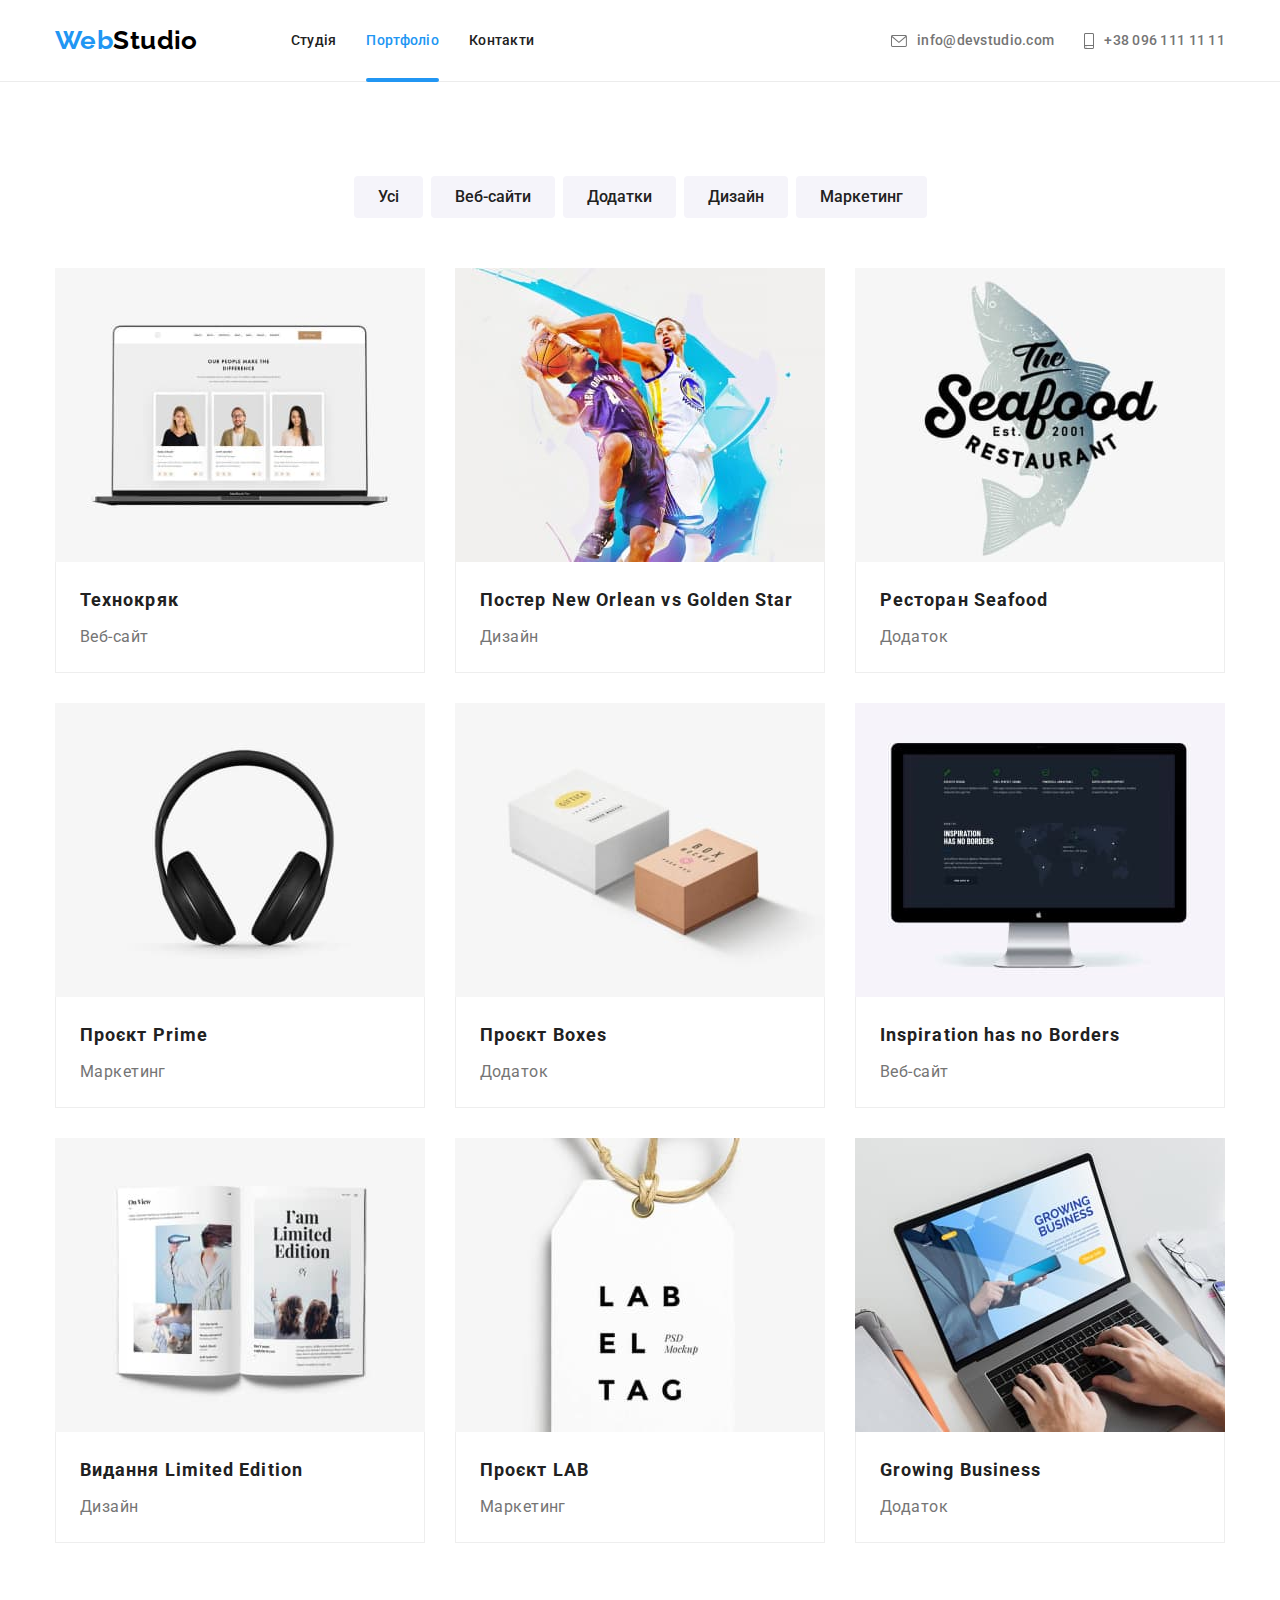
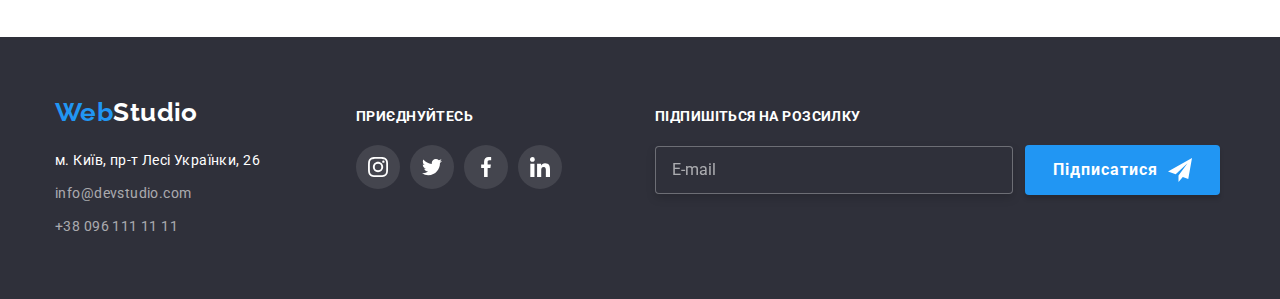
==== portfolio.html @ 6637ff29 "скопіював з h/w 6" ====
<!DOCTYPE html>
<html lang="uk">
<head>
    <meta charset="UTF-8">
    <meta http-equiv="X-UA-Compatible" content="IE=edge">
    <meta name="viewport" content="width=device-width, initial-scale=1.0">

    <link rel="stylesheet" href="https://cdnjs.cloudflare.com/ajax/libs/modern-normalize/1.1.0/modern-normalize.min.css">

    <link rel="preconnect" href="https://fonts.googleapis.com">
    <link rel="preconnect" href="https://fonts.gstatic.com" crossorigin>
    <link href="https://fonts.googleapis.com/css2?family=Raleway:wght@700&family=Roboto:wght@400;500;700;900&display=swap"
        rel="stylesheet">

     <link rel="stylesheet" href="./css/styles.css">
    <title>Portfolio</title>
</head>
<body>
    <!-- шапка -->
     <header>
         <div class="container header-flex">
             <nav class="nav">
                 <a href="./index.html" class="logo primary"><span class="logoblue">Web</span>Studio</a>
                 <ul class="site-nav list">
                     <li class="item"><a href="./index.html" class="links color">Студія</a></li>
                     <li class="item"><a href="" class="links color current">Портфоліо</a></li>
                     <li class="item"><a href="" class="links color">Контакти</a></li>
                 </ul>
             </nav>
             <ul class="connect-with-us list">
                 <li class="item">
                     <a href="mailto:info@devstudio.com" class="links">
                         <svg class="icon mail">
                             <use href="./images/sprite.svg#icon-mail"></use>
                         </svg>
                         info@devstudio.com
                     </a>
                 </li>

                 <li class="item">
                     <a href="tel:+380961111111" class="links">
                         <svg class="icon tel">
                             <use href="./images/sprite.svg#icon-smartphone"></use>
                         </svg>
                         +38 096 111 11 11
                     </a>
                 </li>
             </ul>
         </div>
     </header>
    <!-- мейн -->
    <main>
        <!-- Список робіт -->
        <section class="section">
            <div class="container">
                <h1 class="section-title hidden">Портфоліо</h1>
                <ul class="buttons list">
                    <li class="item"><button type="button" class="radio-button">Усі</button></li>
                    <li class="item"><button type="button" class="radio-button">Веб-сайти</button></li>
                    <li class="item"><button type="button" class="radio-button">Додатки</button></li>
                    <li class="item"><button type="button" class="radio-button">Дизайн</button></li>
                    <li class="item"><button type="button" class="radio-button">Маркетинг</button></li>
                </ul>
                <ul class="projects list">
                    <li class="item">
                        <a href="" class="link">
                             <div class="thumb">
                                <img src="./images/laptop.jpg" alt="ноут" width="370" height="294">
                                <div class="overlay-content">
                                    <p class="overlay-text">Ресурс пропонує комплексні пропозиції з різним рівнем функціоналу та сервісів.
                                        Все це дозволить відвідувачу отримати вичерпні відомості про компанію чи
                                        приватну особу.
                                    </p>
                                </div>
                             </div>
                             <div class="project-content">
                                 <h2 class="project-title">Технокряк</h2>
                                 <p class="project-description">Веб-сайт</p>
                             </div>
                        </a>
                    </li>

                    <li class="item">
                        <a href="" class="link">
                            <div class="thumb">
                                <img src="./images/players.jpg" alt="баскетболісти" width="370" height="294">
                                <div class="overlay-content">
                                    <p class="overlay-text">Ресурс пропонує комплексні пропозиції з різним рівнем функціоналу та сервісів.
                                        Все це дозволить відвідувачу отримати вичерпні відомості про компанію чи
                                        приватну особу.
                                    </p>
                                </div>
                            </div>
                            <div class="project-content">
                                <h2 class="project-title">Постер New Orlean vs Golden Star</h2>
                                <p class="project-description">Дизайн</p>
                            </div>
                        </a>
                    </li>

                    <li class="item">
                        <a href="" class="link">
                            <div class="thumb">
                                <img src="./images/restaurant_logo.jpg" alt="лого ресторану" width="370" height="294">
                                <div class="overlay-content">
                                    <p class="overlay-text">Ресурс пропонує комплексні пропозиції з різним рівнем функціоналу та сервісів.
                                        Все це дозволить відвідувачу отримати вичерпні відомості про компанію чи
                                        приватну особу.
                                    </p>
                                </div>
                            </div>
                            <div class="project-content">
                                <h2 class="project-title">Ресторан Seafood</h2>
                                <p class="project-description">Додаток</p>
                            </div>
                        </a>
                    </li>

                    <li class="item">
                        <a href="" class="link">
                             <div class="thumb">
                                <img src="./images/headphones.jpg" alt="навушники" width="370" height="294">
                                <div class="overlay-content">
                                    <p class="overlay-text">Ресурс пропонує комплексні пропозиції з різним рівнем функціоналу та сервісів.
                                        Все це дозволить відвідувачу отримати вичерпні відомості про компанію чи
                                        приватну особу.
                                    </p>
                                </div>
                             </div>
                             <div class="project-content">
                                 <h2 class="project-title">Проєкт Prime</h2>
                                 <p class="project-description">Маркетинг</p>
                             </div>
                        </a>
                    </li>

                    <li class="item">
                        <a href="" class="link">
                            <div class="thumb">
                                <img src="./images/boxes.jpg" alt="коробки" width="370" height="294">
                                <div class="overlay-content">
                                    <p class="overlay-text">Ресурс пропонує комплексні пропозиції з різним рівнем функціоналу та сервісів.
                                        Все це дозволить відвідувачу отримати вичерпні відомості про компанію чи
                                        приватну особу.
                                    </p>
                                </div>
                            </div>
                            <div class="project-content">
                                <h2 class="project-title">Проєкт Boxes</h2>
                                <p class="project-description">Додаток</p>
                            </div>
                        </a>
                    </li>

                    <li class="item">
                        <a href="" class="link">
                            <div class="thumb">
                                <img src="./images/monitor.jpg" alt="монітор" width="370" height="294">
                                <div class="overlay-content">
                                    <p class="overlay-text">Ресурс пропонує комплексні пропозиції з різним рівнем функціоналу та сервісів.
                                        Все це дозволить відвідувачу отримати вичерпні відомості про компанію чи
                                        приватну особу.
                                    </p>
                                </div>
                            </div>
                            <div class="project-content">
                                <h2 class="project-title">Inspiration has no Borders</h2>
                                <p class="project-description">Веб-сайт</p>
                            </div>
                        </a>
                    </li>

                    <li class="item">
                        <a href="" class="link">
                            <div class="thumb">
                                <img src="./images/book.jpg" alt="книга" width="370" height="294">
                                <div class="overlay-content">
                                    <p class="overlay-text">Ресурс пропонує комплексні пропозиції з різним рівнем функціоналу та сервісів.
                                        Все це дозволить відвідувачу отримати вичерпні відомості про компанію чи
                                        приватну особу.
                                    </p>
                                </div>
                            </div>
                            <div class="project-content">
                                <h2 class="project-title">Видання Limited Edition</h2>
                                <p class="project-description">Дизайн</p>
                            </div>
                        </a>
                    </li>

                    <li class="item">
                        <a href="" class="link">
                            <div class="thumb">
                                <img src="./images/tag.jpg" alt="бірка" width="370" height="294">
                                <div class="overlay-content">
                                    <p class="overlay-text">Ресурс пропонує комплексні пропозиції з різним рівнем функціоналу та сервісів.
                                        Все це дозволить відвідувачу отримати вичерпні відомості про компанію чи
                                        приватну особу.
                                    </p>
                                </div>
                            </div>
                            <div class="project-content">
                                <h2 class="project-title">Проєкт LAB</h2>
                                <p class="project-description">Маркетинг</p>
                            </div>
                        </a>
                    </li>
                    
                    <li class="item">
                        <a href="" class="link">
                            <div class="thumb">
                                <img src="./images/laptop2.jpg" alt="ноут" width="370" height="294">
                                <div class="overlay-content">
                                    <p class="overlay-text">Ресурс пропонує комплексні пропозиції з різним рівнем
                                        функціоналу та сервісів.
                                        Все це дозволить відвідувачу отримати вичерпні відомості про компанію чи
                                        приватну особу.
                                    </p>
                                </div>
                            </div>
                            <div class="project-content">
                                <h2 class="project-title">Growing Business</h2>
                                <p class="project-description">Додаток</p>
                            </div>
                        </a>
                    </li>
                </ul>
            </div>
        </section>
    </main>
    <!-- підвал -->
         <footer>
             <div class="container footer-flex">
                 <div class="street">
                     <a href="./index.html" class="logo secondary"><span class="logoblue">Web</span>Studio</a>
                     <address>
                         <p class="address color">м. Київ, пр-т Лесі Українки, 26</p>
                         <ul class="contact-with-us list">
                             <li class="item"><a href="mailto:info@devstudio.com" class="links">info@devstudio.com</a>
                             </li>
                             <li class="item"><a href="tel:+380961111111" class="links">+38 096 111 11 11</a></li>
                         </ul>
                     </address>
                 </div>
                 <div class="join-us">
                     <p class="qualitie-title white">Приєднуйтесь</p>
                     <ul class=" icons-join-us list">
                         <li class="item">
                             <a class="link" href="">
                                 <svg class="icon">
                                     <use href="./images/sprite.svg#icon-instagram"></use>
                                 </svg>
                                 <p class="hidden">instagram</p>
                             </a>
                         </li>
                         <li class="item">
                             <a class="link" href="">
                                 <svg class="icon">
                                     <use href="./images/sprite.svg#icon-twitter"></use>
                                 </svg>
                                 <p class="hidden">twitter</p>
                             </a>
                         </li>
                         <li class="item">
                             <a class="link" href="">
                                 <svg class="icon">
                                     <use href="./images/sprite.svg#icon-facebook"></use>
                                 </svg>
                                 <p class="hidden">facebook</p>
                             </a>
                         </li>
                         <li class="item">
                             <a class="link" href="">
                                 <svg class="icon">
                                     <use href="./images/sprite.svg#icon-linkedin"></use>
                                 </svg>
                                 <p class="hidden">linkedin</p>
                             </a>
                         </li>
                     </ul>
                 </div>
                 <form class="footer-form">
                     <p class="qualitie-title white">Підпишіться на розсилку</p>
                     <div class="thumb">
                         <label class="footer-field">
                             <input type="email" class="footer-input" placeholder="E-mail">
                         </label>
                         <button type="submit" class="footer-button">
                             Підписатися
                             <svg class="icon">
                                 <use href="./images/sprite.svg#icon-send"></use>
                             </svg>
                         </button>
                     </div>
                 </form>
             </div>
         </footer>
</body>
</html>
---- css/styles.css ----
/* Цвета */
:root {
    --background-primary-color: #FFFFFF;
    --background-secondary-color: #2F303A;
    --background-team-color: #F5F4FA;
    --text-primary-color: #757575;
    --text-secondary-color: #212121;
    --accent: #2196F3;
    --black: #000000;
    --white: #FFFFFF;
    --background-border-color-portfolio-works: #EEEEEE;
    --background-buttons-color: #F5F4FA;
    --contact-links-f: rgba(255, 255, 255, 0.6);
    --button-portfolio-color: rgba(0, 0, 0, 0.15);
    --header-border-color : #ECECEC;
    --social-networks-icons-color: #AFB1B8;
    --footer-join-us-icons-background: rgba(255, 255, 255, 0.1);
}   

body {
    background-color: var(--background-primary-color);
    color: var(--text-primary-color);

    font-family: Roboto, sans-serif;
    font-size: 14px;
    line-height: 1.71;
    letter-spacing: 0.03em;
}

.container {
    width: 1200px;
    margin-left: auto;
    margin-right: auto;
   
    padding-left: 15px;
    padding-right: 15px;
}

/* Утилиты */
.list {
    list-style: none;
    margin: 0;
    padding: 0;
}

a {
    text-decoration: none;
}

h1,h2,h3,h4,h5,h6 {
    margin: 0;
    font-size: 14px;
}

p {
    margin: 0;
}

/* Шапка */
.logo {
    font-family: Raleway, sans-serif;
    font-weight: 700;
    font-size: 26px;
    line-height: 1.2;
    
    margin-right: 93px;

    padding-top: 25px;
    padding-bottom: 25px;
}
/* колір верхнього лого */
.logo.primary {
    color: var(--black);
}
/* колір половини лого */
.logoblue {
    color: var(--accent);
}


/* навігація сайту та мейл/тел */
.site-nav .links, 
.connect-with-us .links {
    color:inherit;

    font-weight: 500;
    line-height: 1.14;
    letter-spacing: 0.02em; 
    
    display: flex;
    padding-top: 32px;
    padding-bottom: 32px;

    max-width: 100%;
    max-height: 100%;

    transition: color 250ms cubic-bezier(0.4, 0, 0.2, 1);
}
/* текуща сторінка */
.site-nav .links.current {
    color: var(--accent);
}
/* колір мейл/тел */
.links.color {
    color: var(--text-secondary-color);
}
/* ефекти навігації */
.site-nav .links:hover,
.site-nav .links:focus {
    color: var(--accent);
}
/* ефекти мейл/тел */
.connect-with-us .links:hover,
.connect-with-us .links:focus {
    color: var(--accent);   
}
/* іконки */
.connect-with-us .icon { 
    fill: currentColor;
    margin-right: 10px;
}

.icon.mail { 
    width: 16px;
    height: 12px;
}

.icon.tel { 
    width: 10px;
    height: 16px;
}
/* підкреслення */
.site-nav .links {
    position: relative;
}
.site-nav .links::after {
    content: ' ';

    position: absolute;
    top: 97%;
    
    height: 4px;
    width: 100%;
    border-radius: 2px;
    background-color: var(--accent);
    opacity: 0;

    transform: scaleX(0.3);
    transition: opacity 250ms cubic-bezier(0.4, 0, 0.2, 1),
                transform 250ms cubic-bezier(0.4, 0, 0.2, 1);
}

 .links.current::after {
    transform: scaleX(1);
    opacity: 1;
}

.links:hover::after,
.links:focus::after{
    transform: scaleX(1);
    background-color: var(--accent);
    opacity: 1;
}

header {
    border-bottom: 1px solid var(--header-border-color);
}

.header-flex,
.nav,
.site-nav,
.connect-with-us,
.connect-with-us .item,
.connect-with-us a{ 
    display: flex;  
    align-items: center;
}

.site-nav > .item:not(:last-child),
.connect-with-us > .item:not(:last-child) {
    margin-right: 30px;
}

.connect-with-us {
    margin-left: auto;
}



/* МЕЙН index.html */

/* Герой */
.hero {
    background-color: var(--background-secondary-color);

    text-align: center;   
    margin: 0 auto;
    padding-top: 200px;
    padding-bottom: 200px;
    

    max-width: 1600px;
    height: 600px;
    background-image: linear-gradient(
        to right, 
        rgba(47, 48, 58, 0.4),    
        rgba(47, 48, 58, 0.4) 
        ),
        url(../images/bg.jpg);
    background-repeat: no-repeat;
    background-position: center;
    background-size: cover;
}
/* Заголовог героя */
.hero-title {
    color: var(--white);
   
    font-weight: 900;
    font-size: 44px;
    line-height: 1.36;
    text-align: center;
    letter-spacing: 0.06em;
    text-transform: uppercase;

    margin-bottom: 30px;
}
/* Ширина блоку героя */
.hero-flex {
    width: 696px;
}
/* Кнопка Замовити послуги */
.button {
    background-color: var(--accent);
    color: var(--white);

    font-family: inherit;
    font-weight: 700;
    font-size: 16px;
    line-height: 1.88;
    letter-spacing: 0.06em;
    cursor: pointer;
    text-align: center;

    border: none;
    border-radius: 4px;
    box-shadow: 0px 4px 4px var(--button-portfolio-color);
    
    padding-top: 10px;
    padding-right: 32px;
    padding-bottom: 10px;
    padding-left: 32px;

    transition: color 250ms cubic-bezier(0.4, 0, 0.2, 1);

}
/* ховер кнопки */
.button:hover,
.button:focus {
    color:var(--background-secondary-color);
}
/* Заголовок усіх секцій, окрім героя*/
.section-title {
    color: var(--text-secondary-color);
    
    font-weight: 700;
    font-size: 36px;
    line-height: 1.17;
    text-align: center;

    margin-bottom: 50px;
}
/* Падінги для усіх секцій */
.section {
    padding-top: 94px;
    padding-bottom: 94px;;
}

/* Головні якості */
/* скритий заголовок */
.hidden {
    position: absolute;
    width: 1px;
    height: 1px;
    margin: -1px;
    border: 0;
    padding: 0;
    
    white-space: nowrap;
    clip-path: inset(100%);
    clip: rect(0 0 0 0);
    overflow: hidden;
}
/* Заголовки якостей */
.qualitie-title {
    color: var(--text-secondary-color);
   
    font-weight: 700;
    line-height: 1.14;
    text-transform: uppercase;

    margin-bottom: 10px;
}
/* Позиціювання якостей */
.qualities-flex { 
    display: flex;
}

.qualities {
    display: flex;
}

.qualities > .item {
    width : calc((100% - 90px)/4);
}

.qualities > .item:not(:last-child) {
    margin-right: 30px;
}
/* Зображення над якостями */
/* фон */
.qualities .thumb {
    background-color: var(--background-team-color);
    border-radius: 4px;

    width: 270px;
    height: 120px;

    margin-bottom: 30px;

    display: flex;
    justify-content: center;
    align-items: center;
}
/* іконки */
.qualities .icon {
    display: flex;
    width: 70px;
    height: 70px;
}


/* Що робимо */
/* Позиціюфання */
.what-do-we-do {
    padding-top: 0px;
}

.activity {
    display: flex;   
}

.activity > .item:not(:last-child) {
    margin-right: 30px;
}


.activity img {
    display: block;
}   
/* текст з фоном на картинках */
.activity .thumb {
    position: relative;
}

.activity .titles {
    color : var(--white);
    font-weight: 700;
    line-height: 1.14;
    text-transform: uppercase;
    
}

.activity .title-box {
    position: absolute;
    bottom: 0;
    width: 100%;
    height: 70px;

    background-color: rgba(47, 48, 58, 0.8);

    display: flex;
    justify-content: center;
    align-items: center;
}
/* Наша команда */
.team {
    background-color: var(--background-team-color);
}

.name {
    color: var(--text-secondary-color);
    
    font-weight: 500;
    font-size: 16px;
    line-height: 1.19;
    text-align: center;

    margin-top: 30px;
}

.role {
    font-size: 16px;
    line-height: 1.19;
    text-align: center;

    margin-top: 10px;
    margin-bottom: 16px;
}

.team-flex { 
    display: flex;
}

.team-flex > .item:not(:last-child) {
    margin-right: 30px;
}

.team-flex > .item {
    background-color: var(--background-primary-color);

    box-shadow: 0px 1px 3px rgba(0, 0, 0, 0.12), 
                0px 1px 1px rgba(0, 0, 0, 0.14), 
                0px 2px 1px rgba(0, 0, 0, 0.2); 
    border-radius: 0px 0px 4px 4px;


    padding-bottom: 30px;
}

/* іконки */
.icons-team {
    display: flex;
    justify-content: center;
}

.icons-team .link {
    color: inherit;

    width: 44px;
    height: 44px;

    display: flex;
    justify-content: center;
    align-items: center;
    
    border-radius: 50%;

    transition: background-color 250ms cubic-bezier(0.4, 0, 0.2, 1),
                color 250ms cubic-bezier(0.4, 0, 0.2, 1);
}

.icons-team .item:not(:last-child) {
    margin-right: 10px;
}

.icons-team .icon {
    width: 20px;
    height: 20px;
    fill: currentColor;
}

.icons-team .link:hover,
.icons-team .link:focus {
    color: var(--white);
    background-color: var(--accent);
}

/* Постійни клієнти */
.clients {
    text-align: center;
}
.clients-flex {
    display: flex;
}
.clients .link {
    color: var(--social-networks-icons-color);

    width: 170px;
    height: 92px;
    border: 1px solid var(--social-networks-icons-color);
    border-radius: 4px;

    display: flex;
    justify-content: center;
    align-items: center;

    transition: border-color 250ms cubic-bezier(0.4, 0, 0.2, 1);
}

.clients .link:hover,
.clients .link:focus {
    border-color: var(--accent);
}

.clients .item:not(:last-child) {
    margin-right: 30px;
}

.clients .icon{
    width: 106px;
    height: 60px;
    fill: currentColor;
    
    transition: fill 250ms cubic-bezier(0.4, 0, 0.2, 1);
}

.clients .link:hover .icon,
.clients .link:focus .icon {
    fill: var(--accent);
}
/* МЕЙН portfolio.html */

/* кнопки фільтру */
.radio-button {
    color: var(--text-secondary-color);
    background-color: var(--background-buttons-color);

    font-family: inherit;
    font-weight: 500;
    font-size: 16px;
    line-height: 1.62;
    text-align: center;
    cursor: pointer;

    border-radius: 4px;
    border-color: transparent;

    padding-top: 6px;
    padding-right: 22px;
    padding-bottom: 6px;
    padding-left: 22px;

    transition: background-color 250ms cubic-bezier(0.4, 0, 0.2, 1),
                color 250ms cubic-bezier(0.4, 0, 0.2, 1),
                box-shadow 250ms cubic-bezier(0.4, 0, 0.2, 1);

}


/* Ховер */
.radio-button:hover,
.radio-button:focus {
    background-color: var(--accent);
    color: var(--white);

    border-radius: 4px;
    box-shadow: 0px 3px 1px rgba(0, 0, 0, 0.1), 
                0px 1px 2px rgba(0, 0, 0, 0.08), 
                0px 2px 2px rgba(0, 0, 0, 0.12);
}
/* Проекти */
.project-title {
    color: var(--text-secondary-color);

    font-weight: 700;
    font-size: 18px;
    line-height: 2;
    letter-spacing: 0.06em;
}

.project-description {
    color: var(--text-primary-color);

    font-size: 16px;
    line-height: 1.88;
}

.buttons {
    display: flex;
    justify-content: center;
    margin-bottom: 50px;
}

.buttons > .item:not(:last-child) { 
    margin-right: 8px;
}

.projects {
    display: flex;
    flex-wrap: wrap;
}

.projects  .item {
    margin-right: 30px;
    margin-bottom: 30px;
    
    flex-basis: calc((100% - 60px)/3);
}
.projects  .item:nth-child(3n) {
    margin-right: 0px;
}

.projects  .item:nth-last-child(-n+3) {
    margin-bottom: 0px;
}

.projects img {
    display: block;
}

.project-content {
    padding: 20px 24px;
    border: 1px solid var(--background-border-color-portfolio-works); 
    border-top: none;
}

.project-content > h2 {
    margin-bottom: 4px;
}

.projects .link {
    transition: box-shadow 250ms cubic-bezier(0.4, 0, 0.2, 1);
}


.projects .link:hover,
.projects .link:focus {
    display: block;
    box-shadow: 0px 1px 1px rgba(0, 0, 0, 0.12), 
                0px 4px 4px rgba(0, 0, 0, 0.06),
                1px 4px 6px rgba(0, 0, 0, 0.16);
}

/* текст над картками */
.projects .thumb {
    position: relative;
    overflow: hidden;
}

.projects .overlay-content {
    position: absolute;
    top: 0;
    left: 0;
    width: 100%;
    height: 100%;
    
    transform: translateY(100%);
    transition: transform 250ms cubic-bezier(0.4, 0, 0.2, 1);

    display: flex;
    justify-content: center;
    align-items: center;

    background-color: rgba(33, 150, 243, 0.9);
}

.projects .link:hover .overlay-content,
.projects .link:focus .overlay-content {
    transform: translateY(0);
}

.projects .overlay-text {
    font-size: 18px;
    line-height: 1.56;
    width: 322px;
    color: var(--white);
}
/* Підвал */
footer {
    background-color: var(--background-secondary-color);
}
/* колір нижнього лого */
.logo.secondary {
    color: var(--white);
}
/* колір адреси */
.address.color {
    color: var(--white);
}
/* стилі адреси та мейл/тел */
.address,
.contact-with-us .links {
    color: var(--contact-links-f);
    font-style: normal;

    transition: color 250ms cubic-bezier(0.4, 0, 0.2, 1);

}
.contact-with-us .links:hover,
.contact-with-us .links:focus {
    color: var(--accent);
}

footer {
    padding-top: 60px;
    padding-bottom: 60px;
}

.footer-flex {
    display: flex;
    align-items: baseline;
}

.street > a {
    margin-right: 0px;
    padding: 0px;
}

address {
    margin-top: 20px;
    width: 231px;
}

.address {
    margin-bottom: 9px;
}

.contact-with-us > .item:not(:last-child) {
    margin-bottom: 9px;
}

/* приєднуйся */
.join-us {
    margin-left: 70px;
}

.qualitie-title.white { 
    color: var(--white);
    margin-bottom: 20px;
}

/* іконки */
.icons-join-us {
    display: flex;
    justify-content: center;
}

.icons-join-us .link {
    color: var(--white);
    background-color: var(--footer-join-us-icons-background);

    width: 44px;
    height: 44px;

    display: flex;
    justify-content: center;
    align-items: center;
    
    border-radius: 50%;

    transition: background-color 250ms cubic-bezier(0.4, 0, 0.2, 1);
}

.icons-join-us .item:not(:last-child) {
    margin-right: 10px;
}

.icons-join-us .icon {
    width: 20px;
    height: 20px;
    fill: currentColor;
}

.icons-join-us .link:hover,
.icons-join-us .link:focus {
    background-color: var(--accent);
}

/* Форма футера */
.footer-form {
    margin-left: 93px;
}

.footer-input {
    width: 358px;
    padding: 15px 16px;
    color: var(--white);
    background-color: var(--background-secondary-color);
    border: 1px solid rgba(255, 255, 255, 0.3);
    filter: drop-shadow(0px 4px 4px rgba(0, 0, 0, 0.15));
    border-radius: 4px;
    outline: none;

    transition: border-color 250ms cubic-bezier(0.4, 0, 0.2, 1);
}

.footer-input:focus-within {
    border-color: var(--accent);
}

.footer-input::placeholder {
    font-size: 16px;
    line-height: 1.25;
    color: rgba(255, 255, 255, 0.6);
}
 
.footer-form .thumb {
    display: flex;
    align-items: center;
}

.footer-button {
    font-weight: 700;
    font-size: 16px;
    line-height: 1.88;
    letter-spacing: 0.06em;

    color: var(--white);
    background: #2196F3;
    border: none;
    box-shadow: 0px 4px 4px rgba(0, 0, 0, 0.15);
    border-radius: 4px;
    cursor: pointer;

    margin-left: 12px;
    padding: 10px 28px;
    display: flex;
    align-items: center;

    transition: color 250ms cubic-bezier(0.4, 0, 0.2, 1);
}

.footer-button .icon {
    width: 24px;
    height: 24px;
    
    fill: var(--white);

    margin-left: 10px;
}

.footer-button:focus,
.footer-button:hover {
    color: var(--background-secondary-color);
}

/* модалка */
 .backdrop{
    position: fixed;
    top: 0;
    left: 0;
    width: 100%;
    height: 100%;
    background-color: rgba(0, 0, 0, 0.2);

    opacity: 1;
    transition: opacity 250ms cubic-bezier(0.4, 0, 0.2, 1);
}

.backdrop.is-hidden{
    opacity: 0;
    pointer-events: none;
}

.modal {
    position: absolute;
    top: 50%;
    left: 50%;
    transform: translate(-50%,-50%) scale(1);
    min-width: 528px;
    min-height: 581px;
    background-color: var(--white);
    box-shadow: 0px 1px 3px rgba(0, 0, 0, 0.12), 
                0px 1px 1px rgba(0, 0, 0, 0.14), 
                0px 2px 1px rgba(0, 0, 0, 0.2);
    border-radius: 4px;

    transition: transform 250ms cubic-bezier(0.4, 0, 0.2, 1);
}

.backdrop.is-hidden .modal {
    transform: translate(-50%,-50%) scale(1.5);
}

.button-modal {
    position: absolute;
    top: 8px;
    right: 8px;

    padding: 0;
    margin: 0;
    width: 30px;
    height: 30px;

    display: inline-flex;
    justify-content: center;
    align-items: center;
    background: #FFFFFF;
    border: 1px solid rgba(0, 0, 0, 0.1);   
    border-radius: 50%;
    cursor: pointer;
     transition: color 250ms cubic-bezier(0.4, 0, 0.2, 1);
}

.button-modal .icon {
    width: 18px;
    height: 18px;
    fill: currentColor;
}

.button-modal:hover,
.button-modal:focus  {
    color: var(--accent);
} 

/* Форма модалки */
.form {
   padding: 40px;
   text-align: center;
}

.form-title {
    font-weight: 700;
    font-size: 20px;
    line-height: 1.15;
    color:var(--text-secondary-color);
    margin-bottom: 12px;
}

.form-field {
    display: block;
    margin-bottom: 10px;
    text-align: left;
}

.form-label {
    font-size: 12px;
    line-height: 1.16;
    letter-spacing: 0.01em;

    margin-bottom: 4px;
    display: block;
}

.form-field .thumb{
    position: relative;
}

.form-input {
    width: 100%;
    height: 40px;
    padding-left: 42px;
    border: 1px solid rgba(33, 33, 33, 0.2);
    border-radius: 4px;
    outline: none;

    transition: border-color 250ms cubic-bezier(0.4, 0, 0.2, 1);
}

.form-field .icon {
    position: absolute;
    top: 50%;
    left: 12px;
    transform: translateY(-50%);

    fill: var(--text-secondary-color);

    display: block;
    height: 18px;
    width: 18px;

    transition: fill 250ms cubic-bezier(0.4, 0, 0.2, 1);
}

.form-input:focus-within{
    border-color: var(--accent);
}

.form-input:focus-within + .icon {
    fill: var(--accent);
}

.comment {
    resize: none;
    width: 100%;
    height: 120px;
    padding: 12px 16px;
    border: 1px solid rgba(33, 33, 33, 0.2);
    border-radius: 4px;
    outline: none;

    transition: border-color 250ms cubic-bezier(0.4, 0, 0.2, 1);
}

.comment::placeholder {
    font-size: 12px;
    line-height: 1.16;
    letter-spacing: 0.01em;

    color: rgba(117, 117, 117, 0.5);
}

.comment:focus-within {
    border-color: var(--accent);
}

.form-field.textarea {
    margin-bottom: 18px;
}

.policy-field {
    display: flex;
    margin-bottom: 30px;
    align-items: center;
    justify-content: center;
}

.policy-field .policy-blue {
    color: var(--accent);
    text-decoration: underline;
}

.checkbox-icon {
    display: inline-block;
    width: 16px; 
    height: 15px;
    margin-right: 7px;
    background-image: url(../images/icon-check.svg);
    background-size: contain;
    border: 2px solid var(--black);
    border-radius: 2px;
    
}

.checkbox:checked + .checkbox-icon {
    background-origin: border-box;
    background-color: var(--accent);
    border-color: var(--accent);
}

.button-submit {
    color: var(--white);    
    background: #2196F3;
    
    font-weight: 700;
    font-size: 16px;
    line-height: 1.88;
    letter-spacing: 0.06em;
    cursor: pointer;

    padding: 10px 52px;

    border: none;
    border-radius: 4px;
    
    transition : color 250ms cubic-bezier(0.4, 0, 0.2, 1),
                box-shadow 250ms cubic-bezier(0.4, 0, 0.2, 1);
}

.button-submit:focus,
.button-submit:hover {
    color: var(--background-secondary-color);
    box-shadow: 0px 4px 4px rgba(0, 0, 0, 0.15);
}
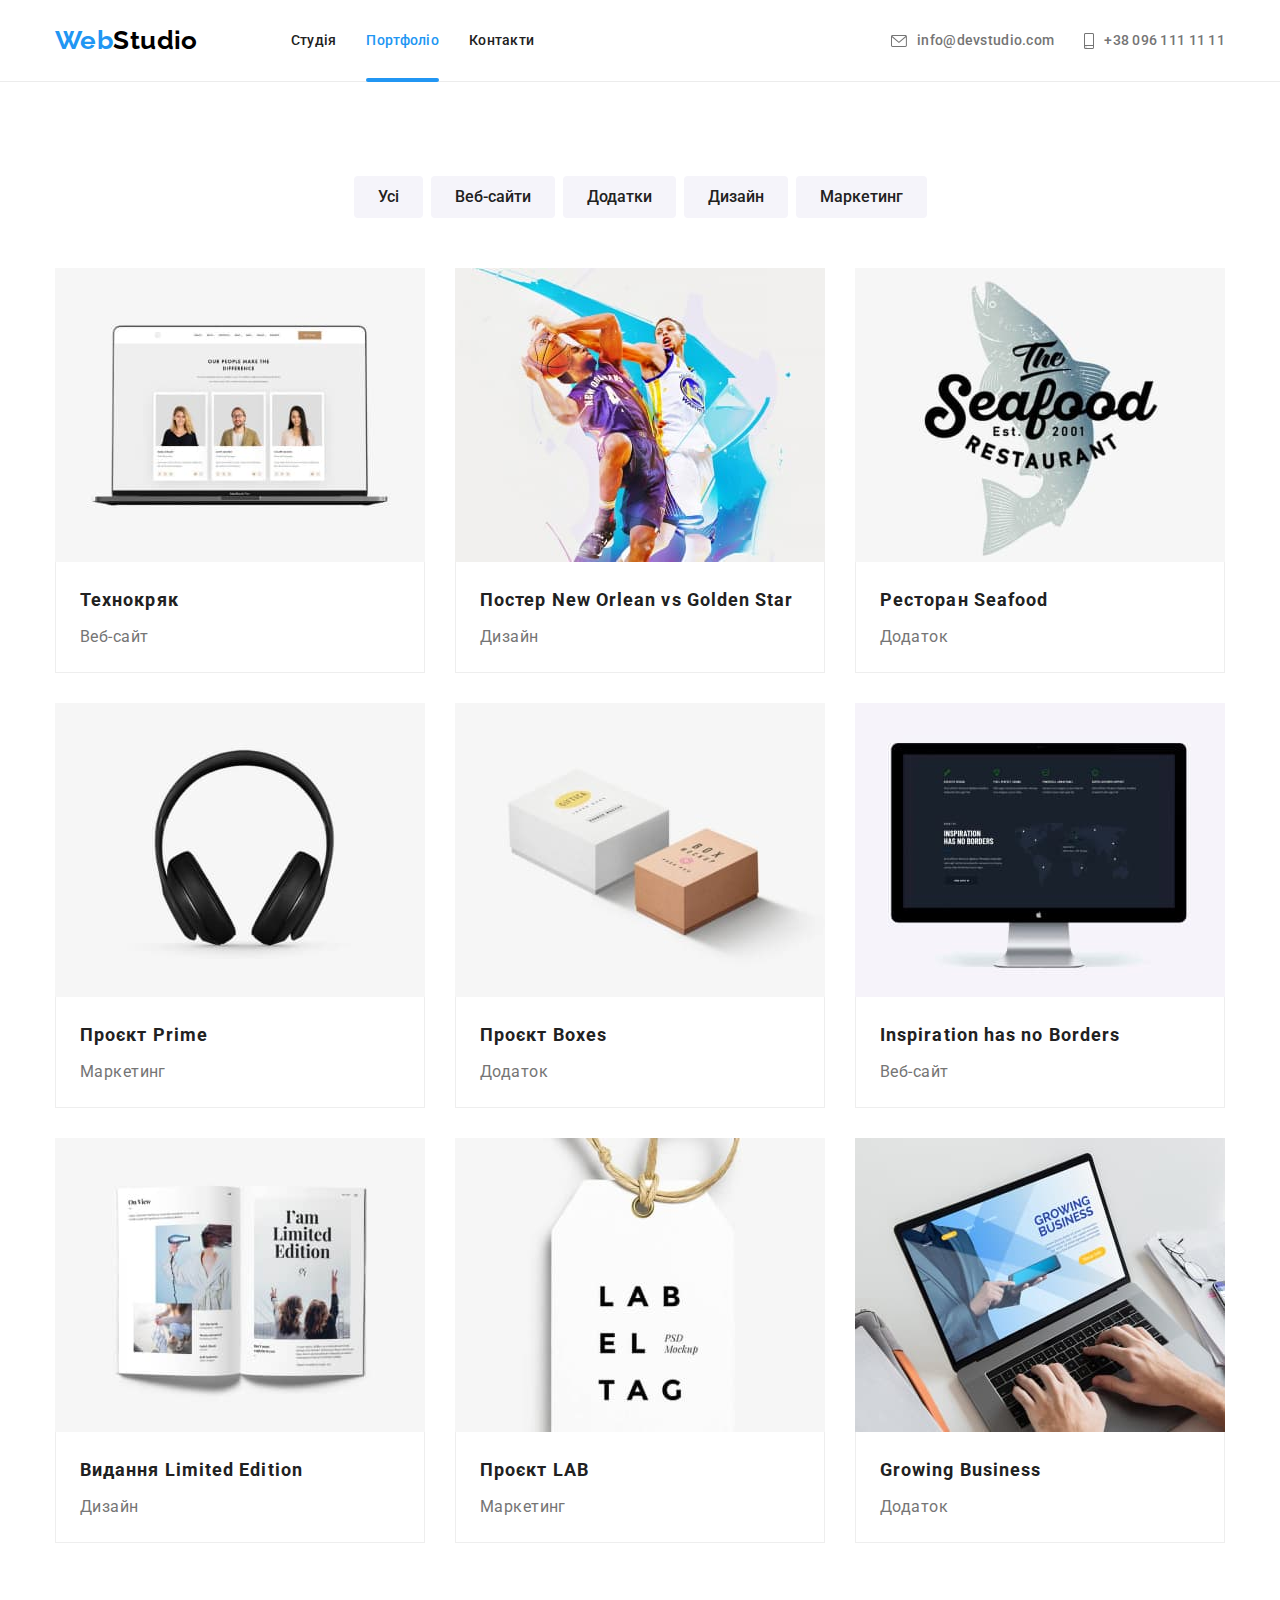
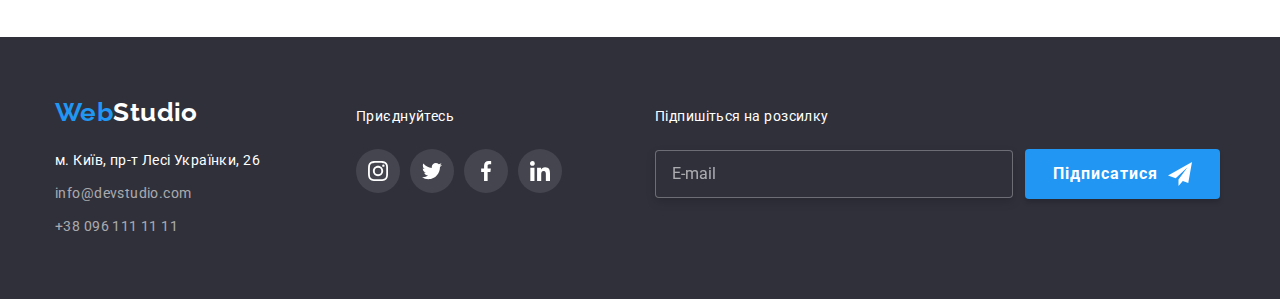
==== commit ae5b0778: "зробив МЕЙН студії" ====
--- a/portfolio.html
+++ b/portfolio.html
@@ -17,29 +17,32 @@
 </head>
 <body>
     <!-- шапка -->
-     <header>
-         <div class="container header-flex">
+     <header class="page-header">
+         <div class="container page-header__container">
              <nav class="nav">
-                 <a href="./index.html" class="logo primary"><span class="logoblue">Web</span>Studio</a>
-                 <ul class="site-nav list">
-                     <li class="item"><a href="./index.html" class="links color">Студія</a></li>
-                     <li class="item"><a href="" class="links color current">Портфоліо</a></li>
-                     <li class="item"><a href="" class="links color">Контакти</a></li>
+                 <a href="./index.html" class="logo">
+                     <span class="logo__half">Web</span>Studio
+                 </a>
+                 <ul class="site-nav">
+                     <li class="site-nav__item"><a href="./index.html" class="site-nav__link">Студія</a>
+                     </li>
+                     <li class="site-nav__item"><a href="" class="site-nav__link site-nav__link--current">Портфоліо</a></li>
+                     <li class="site-nav__item"><a href="" class="site-nav__link">Контакти</a></li>
                  </ul>
              </nav>
-             <ul class="connect-with-us list">
-                 <li class="item">
-                     <a href="mailto:info@devstudio.com" class="links">
-                         <svg class="icon mail">
+             <ul class="header-contacts">
+                 <li class="header-contacts__item">
+                     <a href="mailto:info@devstudio.com" class="header-contacts__link">
+                         <svg class="header-contacts__icon header-contacts__icon--mail">
                              <use href="./images/sprite.svg#icon-mail"></use>
                          </svg>
                          info@devstudio.com
                      </a>
                  </li>
 
-                 <li class="item">
-                     <a href="tel:+380961111111" class="links">
-                         <svg class="icon tel">
+                 <li class="header-contacts__item">
+                     <a href="tel:+380961111111" class="header-contacts__link">
+                         <svg class="header-contacts__icon header-contacts__icon--tel">
                              <use href="./images/sprite.svg#icon-smartphone"></use>
                          </svg>
                          +38 096 111 11 11
@@ -232,7 +235,9 @@
          <footer>
              <div class="container footer-flex">
                  <div class="street">
-                     <a href="./index.html" class="logo secondary"><span class="logoblue">Web</span>Studio</a>
+                     <a href="./index.html" class="logo secondary">
+                        <span class="logo__half">Web</span>Studio
+                    </a>
                      <address>
                          <p class="address color">м. Київ, пр-т Лесі Українки, 26</p>
                          <ul class="contact-with-us list">
--- a/css/styles.css
+++ b/css/styles.css
@@ -1,4 +1,4 @@
-/* Цвета */
+/* Кольори */
 :root {
     --background-primary-color: #FFFFFF;
     --background-secondary-color: #2F303A;
@@ -36,8 +36,12 @@
     padding-right: 15px;
 }
 
-/* Утилиты */
-.list {
+/* Утиліти */
+h1,h2,h3,h4,h5,h6 {
+    margin: 0;
+}
+
+ul {
     list-style: none;
     margin: 0;
     padding: 0;
@@ -47,16 +51,70 @@
     text-decoration: none;
 }
 
-h1,h2,h3,h4,h5,h6 {
-    margin: 0;
-    font-size: 14px;
-}
-
 p {
     margin: 0;
 }
 
-/* Шапка */
+img {
+    display: block;
+}
+.hidden {
+    position: absolute;
+    width: 1px;
+    height: 1px;
+    margin: -1px;
+    border: 0;
+    padding: 0;
+    
+    white-space: nowrap;
+    clip-path: inset(100%);
+    clip: rect(0 0 0 0);
+    overflow: hidden;
+}
+
+.section {
+    padding-top: 94px;
+    padding-bottom: 94px;;
+}
+
+/* заголовок усіх секцій, окрім hero*/
+.section-title {
+    color: var(--text-secondary-color);
+    
+    font-weight: 700;
+    font-size: 36px;
+    line-height: 1.17;
+    text-align: center;
+
+    margin-bottom: 50px;
+}
+
+.no-padding {
+    padding-top: 0px;
+}
+
+.bg {
+    background-color: var(--background-team-color);
+}
+
+
+
+/* ШАПКА */
+
+.page-header__container,
+.nav,
+.site-nav,
+.header-contacts,
+.header-contacts__item,
+.header-contacts__link{ 
+    display: flex;  
+    align-items: center;
+}
+
+.page-header {
+    border-bottom: 1px solid var(--header-border-color);
+}
+
 .logo {
     font-family: Raleway, sans-serif;
     font-weight: 700;
@@ -67,20 +125,17 @@
 
     padding-top: 25px;
     padding-bottom: 25px;
-}
-/* колір верхнього лого */
-.logo.primary {
     color: var(--black);
 }
-/* колір половини лого */
-.logoblue {
+
+.logo__half {
     color: var(--accent);
 }
 
-
-/* навігація сайту та мейл/тел */
-.site-nav .links, 
-.connect-with-us .links {
+.site-nav__link, 
+.header-contacts__link {
+    position: relative;
+
     color:inherit;
 
     font-weight: 500;
@@ -96,44 +151,33 @@
 
     transition: color 250ms cubic-bezier(0.4, 0, 0.2, 1);
 }
-/* текуща сторінка */
-.site-nav .links.current {
+
+.site-nav__link {
+    color: var(--text-secondary-color);
+}
+
+.site-nav__link--current {
     color: var(--accent);
 }
-/* колір мейл/тел */
-.links.color {
-    color: var(--text-secondary-color);
-}
-/* ефекти навігації */
-.site-nav .links:hover,
-.site-nav .links:focus {
+
+.site-nav__link:hover,
+.site-nav__link:focus,
+.header-contacts__link:hover,
+.header-contacts__link:focus{
     color: var(--accent);
 }
-/* ефекти мейл/тел */
-.connect-with-us .links:hover,
-.connect-with-us .links:focus {
-    color: var(--accent);   
-}
-/* іконки */
-.connect-with-us .icon { 
-    fill: currentColor;
-    margin-right: 10px;
-}
-
-.icon.mail { 
-    width: 16px;
-    height: 12px;
-}
-
-.icon.tel { 
-    width: 10px;
-    height: 16px;
-}
+
+.site-nav__item:not(:last-child),
+.header-contacts__item:not(:last-child) {
+    margin-right: 30px;
+}
+
+.header-contacts {
+    margin-left: auto;
+}
+
 /* підкреслення */
-.site-nav .links {
-    position: relative;
-}
-.site-nav .links::after {
+.site-nav__link::after {
     content: ' ';
 
     position: absolute;
@@ -150,46 +194,37 @@
                 transform 250ms cubic-bezier(0.4, 0, 0.2, 1);
 }
 
- .links.current::after {
+ .site-nav__link.site-nav__link--current::after {
     transform: scaleX(1);
     opacity: 1;
 }
 
-.links:hover::after,
-.links:focus::after{
+.site-nav__link:hover::after,
+.site-nav__link:focus::after{
     transform: scaleX(1);
     background-color: var(--accent);
     opacity: 1;
 }
 
-header {
-    border-bottom: 1px solid var(--header-border-color);
-}
-
-.header-flex,
-.nav,
-.site-nav,
-.connect-with-us,
-.connect-with-us .item,
-.connect-with-us a{ 
-    display: flex;  
-    align-items: center;
-}
-
-.site-nav > .item:not(:last-child),
-.connect-with-us > .item:not(:last-child) {
-    margin-right: 30px;
-}
-
-.connect-with-us {
-    margin-left: auto;
-}
-
-
-
-/* МЕЙН index.html */
-
-/* Герой */
+/* іконки */
+.header-contacts__icon { 
+    fill: currentColor;
+    margin-right: 10px;
+}
+
+.header-contacts__icon--mail { 
+    width: 16px;
+    height: 12px;
+}
+
+.header-contacts__icon--tel { 
+    width: 10px;
+    height: 16px;
+}
+
+
+
+/* МЕЙН студії */
 .hero {
     background-color: var(--background-secondary-color);
 
@@ -211,8 +246,12 @@
     background-position: center;
     background-size: cover;
 }
-/* Заголовог героя */
-.hero-title {
+
+.hero__container {
+    max-width: 696px;
+}
+
+.hero__title {
     color: var(--white);
    
     font-weight: 900;
@@ -224,12 +263,8 @@
 
     margin-bottom: 30px;
 }
-/* Ширина блоку героя */
-.hero-flex {
-    width: 696px;
-}
-/* Кнопка Замовити послуги */
-.button {
+
+.hero__button {
     background-color: var(--accent);
     color: var(--white);
 
@@ -251,47 +286,19 @@
     padding-left: 32px;
 
     transition: color 250ms cubic-bezier(0.4, 0, 0.2, 1);
-
-}
-/* ховер кнопки */
-.button:hover,
-.button:focus {
+}
+
+.hero__button:hover,
+.hero__button:focus {
     color:var(--background-secondary-color);
 }
-/* Заголовок усіх секцій, окрім героя*/
-.section-title {
-    color: var(--text-secondary-color);
-    
-    font-weight: 700;
-    font-size: 36px;
-    line-height: 1.17;
-    text-align: center;
-
-    margin-bottom: 50px;
-}
-/* Падінги для усіх секцій */
-.section {
-    padding-top: 94px;
-    padding-bottom: 94px;;
-}
 
 /* Головні якості */
-/* скритий заголовок */
-.hidden {
-    position: absolute;
-    width: 1px;
-    height: 1px;
-    margin: -1px;
-    border: 0;
-    padding: 0;
-    
-    white-space: nowrap;
-    clip-path: inset(100%);
-    clip: rect(0 0 0 0);
-    overflow: hidden;
-}
-/* Заголовки якостей */
-.qualitie-title {
+.qualities {
+    display: flex;
+}
+
+.qualities__title {
     color: var(--text-secondary-color);
    
     font-weight: 700;
@@ -300,25 +307,16 @@
 
     margin-bottom: 10px;
 }
-/* Позиціювання якостей */
-.qualities-flex { 
-    display: flex;
-}
-
-.qualities {
-    display: flex;
-}
-
-.qualities > .item {
+
+.qualities__item {
     width : calc((100% - 90px)/4);
 }
 
-.qualities > .item:not(:last-child) {
+.qualities__item:not(:last-child) {
     margin-right: 30px;
 }
-/* Зображення над якостями */
-/* фон */
-.qualities .thumb {
+
+.qualities__thumb {
     background-color: var(--background-team-color);
     border-radius: 4px;
 
@@ -331,38 +329,40 @@
     justify-content: center;
     align-items: center;
 }
-/* іконки */
-.qualities .icon {
+
+.qualities__icon {
     display: flex;
     width: 70px;
     height: 70px;
 }
 
-
-/* Що робимо */
-/* Позиціюфання */
-.what-do-we-do {
-    padding-top: 0px;
-}
-
-.activity {
+/* Чим займаємося */
+.activities {
     display: flex;   
 }
 
-.activity > .item:not(:last-child) {
+.activities__item:not(:last-child) {
     margin-right: 30px;
 }
-
-
-.activity img {
-    display: block;
-}   
-/* текст з фоном на картинках */
-.activity .thumb {
+ 
+.activities__thumb {
     position: relative;
 }
 
-.activity .titles {
+.activities-overlay {
+    position: absolute;
+    bottom: 0;
+    width: 100%;
+    height: 70px;
+
+    background-color: rgba(47, 48, 58, 0.8);
+
+    display: flex;
+    justify-content: center;
+    align-items: center;
+}
+
+.activities-overlay__title {
     color : var(--white);
     font-weight: 700;
     line-height: 1.14;
@@ -370,24 +370,28 @@
     
 }
 
-.activity .title-box {
-    position: absolute;
-    bottom: 0;
-    width: 100%;
-    height: 70px;
-
-    background-color: rgba(47, 48, 58, 0.8);
-
-    display: flex;
-    justify-content: center;
-    align-items: center;
-}
-/* Наша команда */
-.team {
-    background-color: var(--background-team-color);
-}
-
-.name {
+/* Команда */
+.team{ 
+    display: flex;
+}
+
+.team__item {
+    background-color: var(--background-primary-color);
+
+    box-shadow: 0px 1px 3px rgba(0, 0, 0, 0.12), 
+                0px 1px 1px rgba(0, 0, 0, 0.14), 
+                0px 2px 1px rgba(0, 0, 0, 0.2); 
+    border-radius: 0px 0px 4px 4px;
+
+
+    padding-bottom: 30px;
+}
+
+.team__item:not(:last-child) {
+    margin-right: 30px;
+}
+
+.team__name {
     color: var(--text-secondary-color);
     
     font-weight: 500;
@@ -398,7 +402,7 @@
     margin-top: 30px;
 }
 
-.role {
+.team__role {
     font-size: 16px;
     line-height: 1.19;
     text-align: center;
@@ -407,33 +411,16 @@
     margin-bottom: 16px;
 }
 
-.team-flex { 
-    display: flex;
-}
-
-.team-flex > .item:not(:last-child) {
-    margin-right: 30px;
-}
-
-.team-flex > .item {
-    background-color: var(--background-primary-color);
-
-    box-shadow: 0px 1px 3px rgba(0, 0, 0, 0.12), 
-                0px 1px 1px rgba(0, 0, 0, 0.14), 
-                0px 2px 1px rgba(0, 0, 0, 0.2); 
-    border-radius: 0px 0px 4px 4px;
-
-
-    padding-bottom: 30px;
-}
-
-/* іконки */
-.icons-team {
+.team-icons {
     display: flex;
     justify-content: center;
 }
 
-.icons-team .link {
+.team-icons__item:not(:last-child) {
+    margin-right: 10px;
+}
+
+.team-icons__link {
     color: inherit;
 
     width: 44px;
@@ -449,30 +436,28 @@
                 color 250ms cubic-bezier(0.4, 0, 0.2, 1);
 }
 
-.icons-team .item:not(:last-child) {
-    margin-right: 10px;
-}
-
-.icons-team .icon {
+.team-icons__link:hover,
+.team-icons__link:focus {
+    color: var(--white);
+    background-color: var(--accent);
+}
+
+.team-icons__icon {
     width: 20px;
     height: 20px;
     fill: currentColor;
 }
 
-.icons-team .link:hover,
-.icons-team .link:focus {
-    color: var(--white);
-    background-color: var(--accent);
-}
-
-/* Постійни клієнти */
+/* Клієнти */
 .clients {
-    text-align: center;
-}
-.clients-flex {
-    display: flex;
-}
-.clients .link {
+    display: flex;
+}
+
+.clients__item:not(:last-child) {
+    margin-right: 30px;
+}
+
+.clients__link {
     color: var(--social-networks-icons-color);
 
     width: 170px;
@@ -487,16 +472,12 @@
     transition: border-color 250ms cubic-bezier(0.4, 0, 0.2, 1);
 }
 
-.clients .link:hover,
-.clients .link:focus {
+.clients__link:hover,
+.clients__link:focus {
     border-color: var(--accent);
 }
 
-.clients .item:not(:last-child) {
-    margin-right: 30px;
-}
-
-.clients .icon{
+.clients__icon{
     width: 106px;
     height: 60px;
     fill: currentColor;
@@ -504,13 +485,14 @@
     transition: fill 250ms cubic-bezier(0.4, 0, 0.2, 1);
 }
 
-.clients .link:hover .icon,
-.clients .link:focus .icon {
+.clients__link:hover .clients__icon,
+.clients__link:focus .clients__icon {
     fill: var(--accent);
 }
-/* МЕЙН portfolio.html */
-
-/* кнопки фільтру */
+
+
+
+/* МЕЙН портфоліо */
 .radio-button {
     color: var(--text-secondary-color);
     background-color: var(--background-buttons-color);
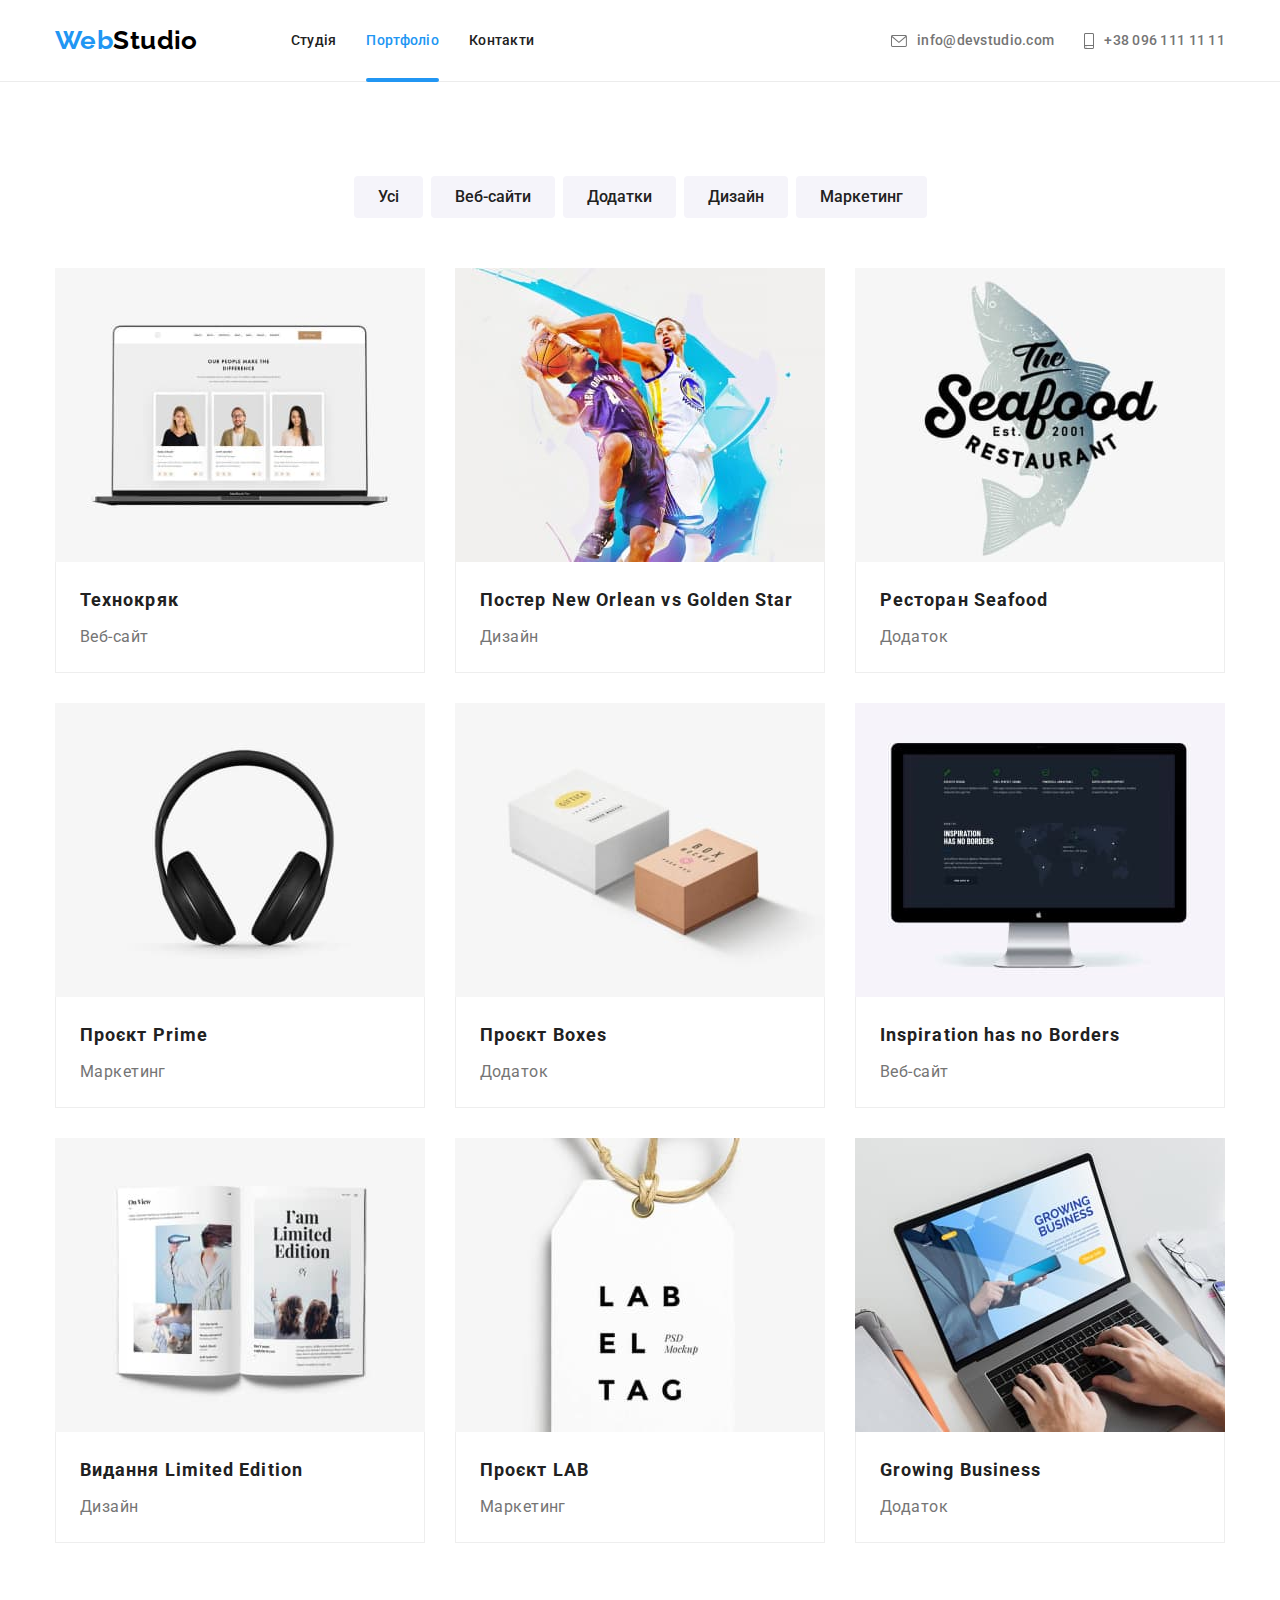
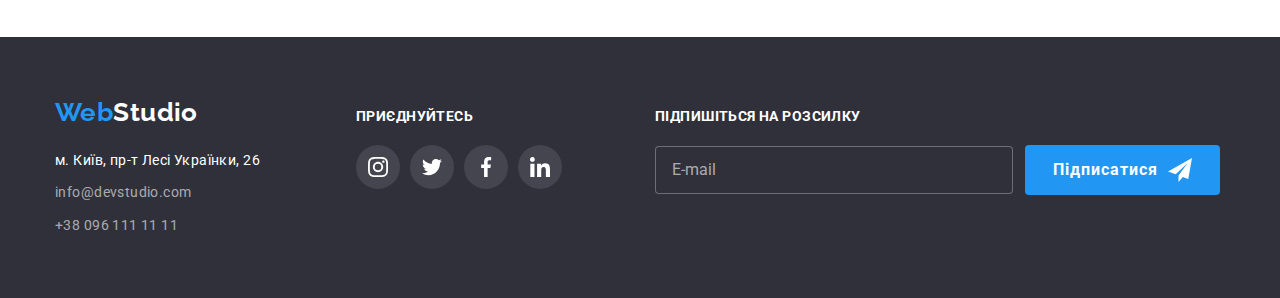
==== commit 5ad24911: "доробив БЕМ" ====
--- a/portfolio.html
+++ b/portfolio.html
@@ -56,174 +56,178 @@
         <!-- Список робіт -->
         <section class="section">
             <div class="container">
-                <h1 class="section-title hidden">Портфоліо</h1>
-                <ul class="buttons list">
-                    <li class="item"><button type="button" class="radio-button">Усі</button></li>
-                    <li class="item"><button type="button" class="radio-button">Веб-сайти</button></li>
-                    <li class="item"><button type="button" class="radio-button">Додатки</button></li>
-                    <li class="item"><button type="button" class="radio-button">Дизайн</button></li>
-                    <li class="item"><button type="button" class="radio-button">Маркетинг</button></li>
+                <h1 class="hidden">Портфоліо</h1>
+                <ul class="buttons">
+                    <li class="buttons__item"><button type="button" class="buttons__radio">Усі</button></li>
+                    <li class="buttons__item"><button type="button" class="buttons__radio">Веб-сайти</button></li>
+                    <li class="buttons__item"><button type="button" class="buttons__radio">Додатки</button></li>
+                    <li class="buttons__item"><button type="button" class="buttons__radio">Дизайн</button></li>
+                    <li class="buttons__item"><button type="button" class="buttons__radio">Маркетинг</button></li>
                 </ul>
-                <ul class="projects list">
-                    <li class="item">
-                        <a href="" class="link">
-                             <div class="thumb">
+                <ul class="projects">
+                    <li class="projects__item">
+                        <a href="" class="projects__link">
+                             <div class="projects__thumb">
                                 <img src="./images/laptop.jpg" alt="ноут" width="370" height="294">
-                                <div class="overlay-content">
-                                    <p class="overlay-text">Ресурс пропонує комплексні пропозиції з різним рівнем функціоналу та сервісів.
+                                <div class="projects__overlay">
+                                    <p class="projects__text">Ресурс пропонує комплексні пропозиції з різним рівнем
+                                        функціоналу та сервісів.
                                         Все це дозволить відвідувачу отримати вичерпні відомості про компанію чи
                                         приватну особу.
                                     </p>
                                 </div>
                              </div>
-                             <div class="project-content">
-                                 <h2 class="project-title">Технокряк</h2>
-                                 <p class="project-description">Веб-сайт</p>
+                             <div class="projects__content">
+                                 <h2 class="projects__title">Технокряк</h2>
+                                 <p class="projects__description">Веб-сайт</p>
                              </div>
                         </a>
                     </li>
 
-                    <li class="item">
-                        <a href="" class="link">
-                            <div class="thumb">
+                    <li class="projects__item">
+                        <a href="" class="projects__link">
+                            <div class="projects__thumb">
                                 <img src="./images/players.jpg" alt="баскетболісти" width="370" height="294">
-                                <div class="overlay-content">
-                                    <p class="overlay-text">Ресурс пропонує комплексні пропозиції з різним рівнем функціоналу та сервісів.
-                                        Все це дозволить відвідувачу отримати вичерпні відомості про компанію чи
-                                        приватну особу.
-                                    </p>
-                                </div>
-                            </div>
-                            <div class="project-content">
-                                <h2 class="project-title">Постер New Orlean vs Golden Star</h2>
-                                <p class="project-description">Дизайн</p>
-                            </div>
-                        </a>
-                    </li>
-
-                    <li class="item">
-                        <a href="" class="link">
-                            <div class="thumb">
+                                <div class="projects__overlay">
+                                    <p class="projects__text">Ресурс пропонує комплексні пропозиції з різним рівнем
+                                        функціоналу та сервісів.
+                                        Все це дозволить відвідувачу отримати вичерпні відомості про компанію чи
+                                        приватну особу.
+                                    </p>
+                                </div>
+                            </div>
+                            <div class="projects__content">
+                                <h2 class="projects__title">Постер New Orlean vs Golden Star</h2>
+                                <p class="projects__description">Дизайн</p>
+                            </div>
+                        </a>
+                    </li>
+
+                    <li class="projects__item">
+                        <a href="" class="projects__link">
+                            <div class="projects__thumb">
                                 <img src="./images/restaurant_logo.jpg" alt="лого ресторану" width="370" height="294">
-                                <div class="overlay-content">
-                                    <p class="overlay-text">Ресурс пропонує комплексні пропозиції з різним рівнем функціоналу та сервісів.
-                                        Все це дозволить відвідувачу отримати вичерпні відомості про компанію чи
-                                        приватну особу.
-                                    </p>
-                                </div>
-                            </div>
-                            <div class="project-content">
-                                <h2 class="project-title">Ресторан Seafood</h2>
-                                <p class="project-description">Додаток</p>
-                            </div>
-                        </a>
-                    </li>
-
-                    <li class="item">
-                        <a href="" class="link">
-                             <div class="thumb">
+                                <div class="projects__overlay">
+                                    <p class="projects__text">Ресурс пропонує комплексні пропозиції з різним рівнем
+                                        функціоналу та сервісів.
+                                        Все це дозволить відвідувачу отримати вичерпні відомості про компанію чи
+                                        приватну особу.
+                                    </p>
+                                </div>
+                            </div>
+                            <div class="projects__content">
+                                <h2 class="projects__title">Ресторан Seafood</h2>
+                                <p class="projects__description">Додаток</p>
+                            </div>
+                        </a>
+                    </li>
+
+                    <li class="projects__item">
+                        <a href="" class="projects__link">
+                             <div class="projects__thumb">
                                 <img src="./images/headphones.jpg" alt="навушники" width="370" height="294">
-                                <div class="overlay-content">
-                                    <p class="overlay-text">Ресурс пропонує комплексні пропозиції з різним рівнем функціоналу та сервісів.
+                                <div class="projects__overlay">
+                                    <p class="projects__text">Ресурс пропонує комплексні пропозиції з різним рівнем функціоналу та сервісів.
                                         Все це дозволить відвідувачу отримати вичерпні відомості про компанію чи
                                         приватну особу.
                                     </p>
                                 </div>
                              </div>
-                             <div class="project-content">
-                                 <h2 class="project-title">Проєкт Prime</h2>
-                                 <p class="project-description">Маркетинг</p>
+                             <div class="projects__content">
+                                 <h2 class="projects__title">Проєкт Prime</h2>
+                                 <p class="projects__description">Маркетинг</p>
                              </div>
                         </a>
                     </li>
 
-                    <li class="item">
-                        <a href="" class="link">
-                            <div class="thumb">
+                    <li class="projects__item">
+                        <a href="" class="projects__link">
+                            <div class="projects__thumb">
                                 <img src="./images/boxes.jpg" alt="коробки" width="370" height="294">
-                                <div class="overlay-content">
-                                    <p class="overlay-text">Ресурс пропонує комплексні пропозиції з різним рівнем функціоналу та сервісів.
-                                        Все це дозволить відвідувачу отримати вичерпні відомості про компанію чи
-                                        приватну особу.
-                                    </p>
-                                </div>
-                            </div>
-                            <div class="project-content">
-                                <h2 class="project-title">Проєкт Boxes</h2>
-                                <p class="project-description">Додаток</p>
-                            </div>
-                        </a>
-                    </li>
-
-                    <li class="item">
-                        <a href="" class="link">
-                            <div class="thumb">
+                                <div class="projects__overlay">
+                                    <p class="projects__text">Ресурс пропонує комплексні пропозиції з різним рівнем функціоналу та сервісів.
+                                        Все це дозволить відвідувачу отримати вичерпні відомості про компанію чи
+                                        приватну особу.
+                                    </p>
+                                </div>
+                            </div>
+                            <div class="projects__content">
+                                <h2 class="projects__title">Проєкт Boxes</h2>
+                                <p class="projects__description">Додаток</p>
+                            </div>
+                        </a>
+                    </li>
+
+                    <li class="projects__item">
+                        <a href="" class="projects__link">
+                            <div class="projects__thumb">
                                 <img src="./images/monitor.jpg" alt="монітор" width="370" height="294">
-                                <div class="overlay-content">
-                                    <p class="overlay-text">Ресурс пропонує комплексні пропозиції з різним рівнем функціоналу та сервісів.
-                                        Все це дозволить відвідувачу отримати вичерпні відомості про компанію чи
-                                        приватну особу.
-                                    </p>
-                                </div>
-                            </div>
-                            <div class="project-content">
-                                <h2 class="project-title">Inspiration has no Borders</h2>
-                                <p class="project-description">Веб-сайт</p>
-                            </div>
-                        </a>
-                    </li>
-
-                    <li class="item">
-                        <a href="" class="link">
-                            <div class="thumb">
+                                <div class="projects__overlay">
+                                    <p class="projects__text">Ресурс пропонує комплексні пропозиції з різним рівнем функціоналу та сервісів.
+                                        Все це дозволить відвідувачу отримати вичерпні відомості про компанію чи
+                                        приватну особу.
+                                    </p>
+                                </div>
+                            </div>
+                            <div class="projects__content">
+                                <h2 class="projects__title">Inspiration has no Borders</h2>
+                                <p class="projects__description">Веб-сайт</p>
+                            </div>
+                        </a>
+                    </li>
+
+                    <li class="projects__item">
+                        <a href="" class="projects__link">
+                            <div class="projects__thumb">
                                 <img src="./images/book.jpg" alt="книга" width="370" height="294">
-                                <div class="overlay-content">
-                                    <p class="overlay-text">Ресурс пропонує комплексні пропозиції з різним рівнем функціоналу та сервісів.
-                                        Все це дозволить відвідувачу отримати вичерпні відомості про компанію чи
-                                        приватну особу.
-                                    </p>
-                                </div>
-                            </div>
-                            <div class="project-content">
-                                <h2 class="project-title">Видання Limited Edition</h2>
-                                <p class="project-description">Дизайн</p>
-                            </div>
-                        </a>
-                    </li>
-
-                    <li class="item">
-                        <a href="" class="link">
-                            <div class="thumb">
+                                <div class="projects__overlay">
+                                    <p class="projects__text">Ресурс пропонує комплексні пропозиції з різним рівнем функціоналу та сервісів.
+                                        Все це дозволить відвідувачу отримати вичерпні відомості про компанію чи
+                                        приватну особу.
+                                    </p>
+                                </div>
+                            </div>
+                            <div class="projects__content">
+                                <h2 class="projects__title">Видання Limited Edition</h2>
+                                <p class="projects__description">Дизайн</p>
+                            </div>
+                        </a>
+                    </li>
+
+                    <li class="projects__item">
+                        <a href="" class="projects__link">
+                            <div class="projects__thumb">
                                 <img src="./images/tag.jpg" alt="бірка" width="370" height="294">
-                                <div class="overlay-content">
-                                    <p class="overlay-text">Ресурс пропонує комплексні пропозиції з різним рівнем функціоналу та сервісів.
-                                        Все це дозволить відвідувачу отримати вичерпні відомості про компанію чи
-                                        приватну особу.
-                                    </p>
-                                </div>
-                            </div>
-                            <div class="project-content">
-                                <h2 class="project-title">Проєкт LAB</h2>
-                                <p class="project-description">Маркетинг</p>
+                                <div class="projects__overlay">
+                                    <p class="projects__text">Ресурс пропонує комплексні пропозиції з різним рівнем функціоналу та сервісів.
+                                        Все це дозволить відвідувачу отримати вичерпні відомості про компанію чи
+                                        приватну особу.
+                                    </p>
+                                </div>
+                            </div>
+                            <div class="projects__content">
+                                <h2 class="projects__title">Проєкт LAB</h2>
+                                <p class="projects__description">Маркетинг</p>
                             </div>
                         </a>
                     </li>
                     
-                    <li class="item">
-                        <a href="" class="link">
-                            <div class="thumb">
+                    <li class="projects__item">
+                        <a href="" class="projects__link">
+                            <div class="projects__thumb">
                                 <img src="./images/laptop2.jpg" alt="ноут" width="370" height="294">
-                                <div class="overlay-content">
-                                    <p class="overlay-text">Ресурс пропонує комплексні пропозиції з різним рівнем
+                                <div class="projects__overlay">
+                                    <p class="projects__text">Ресурс пропонує комплексні пропозиції з різним
+                                        рівнем
                                         функціоналу та сервісів.
                                         Все це дозволить відвідувачу отримати вичерпні відомості про компанію чи
                                         приватну особу.
                                     </p>
                                 </div>
                             </div>
-                            <div class="project-content">
-                                <h2 class="project-title">Growing Business</h2>
-                                <p class="project-description">Додаток</p>
+                            <div class="projects__content">
+                                <h2 class="projects__title">Growing Business</h2>
+                                <p class="projects__description">Додаток</p>
                             </div>
                         </a>
                     </li>
@@ -232,73 +236,73 @@
         </section>
     </main>
     <!-- підвал -->
-         <footer>
-             <div class="container footer-flex">
-                 <div class="street">
-                     <a href="./index.html" class="logo secondary">
-                        <span class="logo__half">Web</span>Studio
-                    </a>
-                     <address>
-                         <p class="address color">м. Київ, пр-т Лесі Українки, 26</p>
-                         <ul class="contact-with-us list">
-                             <li class="item"><a href="mailto:info@devstudio.com" class="links">info@devstudio.com</a>
-                             </li>
-                             <li class="item"><a href="tel:+380961111111" class="links">+38 096 111 11 11</a></li>
-                         </ul>
-                     </address>
-                 </div>
-                 <div class="join-us">
-                     <p class="qualitie-title white">Приєднуйтесь</p>
-                     <ul class=" icons-join-us list">
-                         <li class="item">
-                             <a class="link" href="">
-                                 <svg class="icon">
-                                     <use href="./images/sprite.svg#icon-instagram"></use>
-                                 </svg>
-                                 <p class="hidden">instagram</p>
-                             </a>
-                         </li>
-                         <li class="item">
-                             <a class="link" href="">
-                                 <svg class="icon">
-                                     <use href="./images/sprite.svg#icon-twitter"></use>
-                                 </svg>
-                                 <p class="hidden">twitter</p>
-                             </a>
-                         </li>
-                         <li class="item">
-                             <a class="link" href="">
-                                 <svg class="icon">
-                                     <use href="./images/sprite.svg#icon-facebook"></use>
-                                 </svg>
-                                 <p class="hidden">facebook</p>
-                             </a>
-                         </li>
-                         <li class="item">
-                             <a class="link" href="">
-                                 <svg class="icon">
-                                     <use href="./images/sprite.svg#icon-linkedin"></use>
-                                 </svg>
-                                 <p class="hidden">linkedin</p>
-                             </a>
-                         </li>
-                     </ul>
-                 </div>
-                 <form class="footer-form">
-                     <p class="qualitie-title white">Підпишіться на розсилку</p>
-                     <div class="thumb">
-                         <label class="footer-field">
-                             <input type="email" class="footer-input" placeholder="E-mail">
-                         </label>
-                         <button type="submit" class="footer-button">
-                             Підписатися
-                             <svg class="icon">
-                                 <use href="./images/sprite.svg#icon-send"></use>
-                             </svg>
-                         </button>
-                     </div>
-                 </form>
-             </div>
-         </footer>
+    <footer class="page-footer">
+        <div class="container page-footer__container">
+            <div>
+                <a href="./index.html" class="logo logo--diff">
+                    <span class="logo__half">Web</span>Studio
+                </a>
+                <address class="address">
+                    <p class="address__street">м. Київ, пр-т Лесі Українки, 26</p>
+                    <ul class="footer-contacts">
+                        <li class="footer-contacts__item"><a href="mailto:info@devstudio.com" class="footer-contacts__links">info@devstudio.com</a></li>
+                        <li class="footer-contacts__item"><a href="tel:+380961111111" class="footer-contacts__links">+38 096 111 11 11</a></li>
+                    </ul>
+                </address>
+            </div>
+            <div class="join-us">
+                <p class="join-us__title">Приєднуйтесь</p>
+                <ul class="footer-icons">
+                    <li class="footer-icons__item">
+                        <a class="footer-icons__link" href="">
+                            <svg class="footer-icons__icon">
+                                <use href="./images/sprite.svg#icon-instagram"></use>
+                            </svg>
+                            <p class="hidden">instagram</p>
+                        </a>
+                    </li>
+                    <li class="footer-icons__item">
+                        <a class="footer-icons__link" href="">
+                            <svg class="footer-icons__icon">
+                                <use href="./images/sprite.svg#icon-twitter"></use>
+                            </svg>
+                            <p class="hidden">twitter</p>
+                        </a>
+                    </li>
+                    <li class="footer-icons__item">
+                        <a class="footer-icons__link" href="">
+                            <svg class="footer-icons__icon">
+                                <use href="./images/sprite.svg#icon-facebook"></use>
+                            </svg>
+                            <p class="hidden">facebook</p>
+                        </a>
+                    </li>
+                    
+                    <li class="footer-icons__item">
+                        <a class="footer-icons__link" href="">
+                            <svg class="footer-icons__icon">
+                                <use href="./images/sprite.svg#icon-linkedin"></use>
+                            </svg>
+                            <p class="hidden">linkedin</p>
+                        </a>
+                    </li>
+                </ul>
+            </div>
+            <form class="footer-form">
+                <p class="footer-form__title">Підпишіться на розсилку</p>
+                <div class="footer-form__thumb">
+                    <label class="footer-form__field">
+                        <input type="email" class="footer-form__input" placeholder="E-mail" name="email-footer">
+                    </label>
+                    <button type="submit" class="footer-form__button">
+                        Підписатися
+                        <svg class="footer-form__icon">
+                            <use href="./images/sprite.svg#icon-send"></use>
+                        </svg>
+                    </button>
+                </div>
+            </form>
+        </div>
+    </footer>
 </body>
 </html>--- a/css/styles.css
+++ b/css/styles.css
@@ -10,11 +10,8 @@
     --white: #FFFFFF;
     --background-border-color-portfolio-works: #EEEEEE;
     --background-buttons-color: #F5F4FA;
-    --contact-links-f: rgba(255, 255, 255, 0.6);
-    --button-portfolio-color: rgba(0, 0, 0, 0.15);
     --header-border-color : #ECECEC;
     --social-networks-icons-color: #AFB1B8;
-    --footer-join-us-icons-background: rgba(255, 255, 255, 0.1);
 }   
 
 body {
@@ -89,11 +86,11 @@
     margin-bottom: 50px;
 }
 
-.no-padding {
+.section--no-padding {
     padding-top: 0px;
 }
 
-.bg {
+.section--tbg {
     background-color: var(--background-team-color);
 }
 
@@ -116,6 +113,7 @@
 }
 
 .logo {
+    display: block;
     font-family: Raleway, sans-serif;
     font-weight: 700;
     font-size: 26px;
@@ -225,11 +223,12 @@
 
 
 /* МЕЙН студії */
+
+/* Герой */
 .hero {
     background-color: var(--background-secondary-color);
 
     text-align: center;   
-    margin: 0 auto;
     padding-top: 200px;
     padding-bottom: 200px;
     
@@ -278,7 +277,6 @@
 
     border: none;
     border-radius: 4px;
-    box-shadow: 0px 4px 4px var(--button-portfolio-color);
     
     padding-top: 10px;
     padding-right: 32px;
@@ -291,6 +289,7 @@
 .hero__button:hover,
 .hero__button:focus {
     color:var(--background-secondary-color);
+    box-shadow: 0px 4px 4px rgba(0, 0, 0, 0.15);
 }
 
 /* Головні якості */
@@ -493,7 +492,19 @@
 
 
 /* МЕЙН портфоліо */
-.radio-button {
+
+/* Кнопки */
+.buttons {
+    display: flex;
+    justify-content: center;
+    margin-bottom: 50px;
+}
+
+.buttons__item:not(:last-child) { 
+    margin-right: 8px;
+}
+
+.buttons__radio {
     color: var(--text-secondary-color);
     background-color: var(--background-buttons-color);
 
@@ -518,10 +529,8 @@
 
 }
 
-
-/* Ховер */
-.radio-button:hover,
-.radio-button:focus {
+.buttons__radio:hover,
+.buttons__radio:focus {
     background-color: var(--accent);
     color: var(--white);
 
@@ -530,186 +539,170 @@
                 0px 1px 2px rgba(0, 0, 0, 0.08), 
                 0px 2px 2px rgba(0, 0, 0, 0.12);
 }
+
 /* Проекти */
-.project-title {
+.projects {
+    display: flex;
+    flex-wrap: wrap;
+}
+
+.projects__item {
+    margin-right: 30px;
+    margin-bottom: 30px;
+    
+    flex-basis: calc((100% - 60px)/3);
+}
+
+.projects__item:nth-child(3n) {
+    margin-right: 0px;
+}
+
+.projects__item:nth-last-child(-n+3) {
+    margin-bottom: 0px;
+}
+
+.projects__link {
+    display: block;
+    transition: box-shadow 250ms cubic-bezier(0.4, 0, 0.2, 1);
+}
+
+.projects__link:hover,
+.projects__link:focus {
+    box-shadow: 0px 1px 1px rgba(0, 0, 0, 0.12), 
+                0px 4px 4px rgba(0, 0, 0, 0.06),
+                1px 4px 6px rgba(0, 0, 0, 0.16);
+}
+
+.projects__content {
+    padding: 20px 24px;
+    border: 1px solid var(--background-border-color-portfolio-works); 
+    border-top: none;
+}
+
+.projects__title {
     color: var(--text-secondary-color);
 
     font-weight: 700;
     font-size: 18px;
     line-height: 2;
     letter-spacing: 0.06em;
-}
-
-.project-description {
+
+    margin-bottom: 4px;
+}
+
+.projects__description {
     color: var(--text-primary-color);
 
     font-size: 16px;
     line-height: 1.88;
 }
 
-.buttons {
-    display: flex;
-    justify-content: center;
-    margin-bottom: 50px;
-}
-
-.buttons > .item:not(:last-child) { 
-    margin-right: 8px;
-}
-
-.projects {
-    display: flex;
-    flex-wrap: wrap;
-}
-
-.projects  .item {
-    margin-right: 30px;
-    margin-bottom: 30px;
-    
-    flex-basis: calc((100% - 60px)/3);
-}
-.projects  .item:nth-child(3n) {
-    margin-right: 0px;
-}
-
-.projects  .item:nth-last-child(-n+3) {
-    margin-bottom: 0px;
-}
-
-.projects img {
-    display: block;
-}
-
-.project-content {
-    padding: 20px 24px;
-    border: 1px solid var(--background-border-color-portfolio-works); 
-    border-top: none;
-}
-
-.project-content > h2 {
-    margin-bottom: 4px;
-}
-
-.projects .link {
-    transition: box-shadow 250ms cubic-bezier(0.4, 0, 0.2, 1);
-}
-
-
-.projects .link:hover,
-.projects .link:focus {
-    display: block;
-    box-shadow: 0px 1px 1px rgba(0, 0, 0, 0.12), 
-                0px 4px 4px rgba(0, 0, 0, 0.06),
-                1px 4px 6px rgba(0, 0, 0, 0.16);
-}
-
-/* текст над картками */
-.projects .thumb {
+.projects__thumb {
     position: relative;
     overflow: hidden;
 }
 
-.projects .overlay-content {
+.projects__overlay {
     position: absolute;
     top: 0;
     left: 0;
     width: 100%;
     height: 100%;
-    
+
     transform: translateY(100%);
     transition: transform 250ms cubic-bezier(0.4, 0, 0.2, 1);
 
     display: flex;
     justify-content: center;
     align-items: center;
+    padding: 63px 24px;
 
     background-color: rgba(33, 150, 243, 0.9);
 }
 
-.projects .link:hover .overlay-content,
-.projects .link:focus .overlay-content {
+.projects__link:hover .projects__overlay,
+.projects__link:focus .projects__overlay {
     transform: translateY(0);
 }
 
-.projects .overlay-text {
+.projects__text {
+    color: var(--white);
+
     font-size: 18px;
     line-height: 1.56;
-    width: 322px;
-    color: var(--white);
-}
-/* Підвал */
-footer {
+}
+
+
+
+/* ПІДВАЛ*/
+
+.page-footer {
     background-color: var(--background-secondary-color);
-}
-/* колір нижнього лого */
-.logo.secondary {
-    color: var(--white);
-}
-/* колір адреси */
-.address.color {
-    color: var(--white);
-}
-/* стилі адреси та мейл/тел */
-.address,
-.contact-with-us .links {
-    color: var(--contact-links-f);
-    font-style: normal;
-
-    transition: color 250ms cubic-bezier(0.4, 0, 0.2, 1);
-
-}
-.contact-with-us .links:hover,
-.contact-with-us .links:focus {
-    color: var(--accent);
-}
-
-footer {
+
     padding-top: 60px;
     padding-bottom: 60px;
 }
 
-.footer-flex {
+.page-footer__container {
     display: flex;
     align-items: baseline;
 }
 
-.street > a {
+.logo--diff {
+    color: var(--white);
     margin-right: 0px;
     padding: 0px;
-}
-
-address {
-    margin-top: 20px;
+    margin-bottom: 20px;
+}
+
+.address__street {
+    color: var(--white);
+    font-style: normal;
+    margin-bottom: 9px;
     width: 231px;
 }
 
-.address {
+.footer-contacts__item:not(:last-child) {
     margin-bottom: 9px;
 }
 
-.contact-with-us > .item:not(:last-child) {
-    margin-bottom: 9px;
-}
-
-/* приєднуйся */
+.footer-contacts__links {
+    color: rgba(255, 255, 255, 0.6);
+    font-style: normal;
+
+    transition: color 250ms cubic-bezier(0.4, 0, 0.2, 1);
+}
+.footer-contacts__links:hover,
+.footer-contacts__links:focus {
+    color: var(--accent);
+}
+
+/* Приєднуйся */
 .join-us {
     margin-left: 70px;
 }
 
-.qualitie-title.white { 
-    color: var(--white);
+.join-us__title {
+    color: var(--white);
+   
+    font-weight: 700;
+    line-height: 1.14;
+    text-transform: uppercase;
+
     margin-bottom: 20px;
 }
 
-/* іконки */
-.icons-join-us {
-    display: flex;
-    justify-content: center;
-}
-
-.icons-join-us .link {
-    color: var(--white);
-    background-color: var(--footer-join-us-icons-background);
+.footer-icons {
+    display: flex;
+}
+
+.footer-icons__item:not(:last-child) {
+    margin-right: 10px;
+}
+
+.footer-icons__link {
+    color: var(--white);
+    background-color: rgba(255, 255, 255, 0.1);
 
     width: 44px;
     height: 44px;
@@ -723,55 +716,63 @@
     transition: background-color 250ms cubic-bezier(0.4, 0, 0.2, 1);
 }
 
-.icons-join-us .item:not(:last-child) {
-    margin-right: 10px;
-}
-
-.icons-join-us .icon {
+.footer-icons__link:hover,
+.footer-icons__link:focus {
+    background-color: var(--accent);
+}
+
+.footer-icons__icon {
     width: 20px;
     height: 20px;
     fill: currentColor;
 }
 
-.icons-join-us .link:hover,
-.icons-join-us .link:focus {
-    background-color: var(--accent);
-}
-
-/* Форма футера */
+/* Форма */
 .footer-form {
     margin-left: 93px;
-}
-
-.footer-input {
+    width: 570px;
+}
+
+ .footer-form__title {
+    color: var(--white);
+   
+    font-weight: 700;
+    line-height: 1.14;
+    text-transform: uppercase;
+
+    display: inline-block;
+    margin-bottom: 20px;
+ }
+.footer-form__thumb {
+    display: flex;
+    align-items: center;
+}
+
+.footer-form__input {
     width: 358px;
     padding: 15px 16px;
     color: var(--white);
     background-color: var(--background-secondary-color);
     border: 1px solid rgba(255, 255, 255, 0.3);
-    filter: drop-shadow(0px 4px 4px rgba(0, 0, 0, 0.15));
+    
     border-radius: 4px;
     outline: none;
 
     transition: border-color 250ms cubic-bezier(0.4, 0, 0.2, 1);
 }
 
-.footer-input:focus-within {
-    border-color: var(--accent);
-}
-
-.footer-input::placeholder {
+.footer-form__input::placeholder {
     font-size: 16px;
     line-height: 1.25;
     color: rgba(255, 255, 255, 0.6);
 }
- 
-.footer-form .thumb {
-    display: flex;
-    align-items: center;
-}
-
-.footer-button {
+
+.footer-form__input:focus-within {
+    border-color: var(--accent);
+    filter: drop-shadow(0px 4px 4px rgba(0, 0, 0, 0.15));
+}
+
+.footer-form__button {
     font-weight: 700;
     font-size: 16px;
     line-height: 1.88;
@@ -780,7 +781,6 @@
     color: var(--white);
     background: #2196F3;
     border: none;
-    box-shadow: 0px 4px 4px rgba(0, 0, 0, 0.15);
     border-radius: 4px;
     cursor: pointer;
 
@@ -792,7 +792,13 @@
     transition: color 250ms cubic-bezier(0.4, 0, 0.2, 1);
 }
 
-.footer-button .icon {
+.footer-form__button:focus,
+.footer-form__button:hover {
+    color: var(--background-secondary-color);
+    box-shadow: 0px 4px 4px rgba(0, 0, 0, 0.15);
+}
+
+.footer-form__icon {
     width: 24px;
     height: 24px;
     
@@ -801,12 +807,8 @@
     margin-left: 10px;
 }
 
-.footer-button:focus,
-.footer-button:hover {
-    color: var(--background-secondary-color);
-}
-
-/* модалка */
+
+/* МОДАЛКА */
  .backdrop{
     position: fixed;
     top: 0;
@@ -844,7 +846,7 @@
     transform: translate(-50%,-50%) scale(1.5);
 }
 
-.button-modal {
+.modal__button {
     position: absolute;
     top: 8px;
     right: 8px;
@@ -861,27 +863,27 @@
     border: 1px solid rgba(0, 0, 0, 0.1);   
     border-radius: 50%;
     cursor: pointer;
-     transition: color 250ms cubic-bezier(0.4, 0, 0.2, 1);
-}
-
-.button-modal .icon {
+    transition: color 250ms cubic-bezier(0.4, 0, 0.2, 1);
+}
+
+.modal__button:hover,
+.modal__button:focus  {
+    color: var(--accent);
+} 
+
+.modal__icon {
     width: 18px;
     height: 18px;
     fill: currentColor;
 }
 
-.button-modal:hover,
-.button-modal:focus  {
-    color: var(--accent);
-} 
-
-/* Форма модалки */
+/* Форма */
 .form {
    padding: 40px;
    text-align: center;
 }
 
-.form-title {
+.form__title {
     font-weight: 700;
     font-size: 20px;
     line-height: 1.15;
@@ -889,13 +891,17 @@
     margin-bottom: 12px;
 }
 
-.form-field {
+.form__field {
     display: block;
     margin-bottom: 10px;
     text-align: left;
 }
 
-.form-label {
+.form__field--margin {
+    margin-bottom: 18px;
+}
+
+.form__label {
     font-size: 12px;
     line-height: 1.16;
     letter-spacing: 0.01em;
@@ -904,11 +910,11 @@
     display: block;
 }
 
-.form-field .thumb{
+.form__thumb{
     position: relative;
 }
 
-.form-input {
+.form__input {
     width: 100%;
     height: 40px;
     padding-left: 42px;
@@ -919,7 +925,11 @@
     transition: border-color 250ms cubic-bezier(0.4, 0, 0.2, 1);
 }
 
-.form-field .icon {
+.form__input:focus-within{
+    border-color: var(--accent);
+}
+
+.form__icon {
     position: absolute;
     top: 50%;
     left: 12px;
@@ -934,15 +944,11 @@
     transition: fill 250ms cubic-bezier(0.4, 0, 0.2, 1);
 }
 
-.form-input:focus-within{
-    border-color: var(--accent);
-}
-
-.form-input:focus-within + .icon {
+.form__input:focus-within + .form__icon {
     fill: var(--accent);
 }
 
-.comment {
+.form__comment {
     resize: none;
     width: 100%;
     height: 120px;
@@ -954,7 +960,7 @@
     transition: border-color 250ms cubic-bezier(0.4, 0, 0.2, 1);
 }
 
-.comment::placeholder {
+.form__comment::placeholder {
     font-size: 12px;
     line-height: 1.16;
     letter-spacing: 0.01em;
@@ -962,27 +968,23 @@
     color: rgba(117, 117, 117, 0.5);
 }
 
-.comment:focus-within {
+.form__comment:focus-within {
     border-color: var(--accent);
 }
 
-.form-field.textarea {
-    margin-bottom: 18px;
-}
-
-.policy-field {
+.form__policy {
     display: flex;
     margin-bottom: 30px;
     align-items: center;
     justify-content: center;
 }
 
-.policy-field .policy-blue {
+.form__conditions {
     color: var(--accent);
     text-decoration: underline;
 }
 
-.checkbox-icon {
+.form__checkbox-icon {
     display: inline-block;
     width: 16px; 
     height: 15px;
@@ -994,13 +996,13 @@
     
 }
 
-.checkbox:checked + .checkbox-icon {
+.form__checkbox:checked + .form__checkbox-icon {
     background-origin: border-box;
     background-color: var(--accent);
     border-color: var(--accent);
 }
 
-.button-submit {
+.form__submit {
     color: var(--white);    
     background: #2196F3;
     
@@ -1019,8 +1021,8 @@
                 box-shadow 250ms cubic-bezier(0.4, 0, 0.2, 1);
 }
 
-.button-submit:focus,
-.button-submit:hover {
+.form__submit:focus,
+.form__submit:hover {
     color: var(--background-secondary-color);
     box-shadow: 0px 4px 4px rgba(0, 0, 0, 0.15);
 }